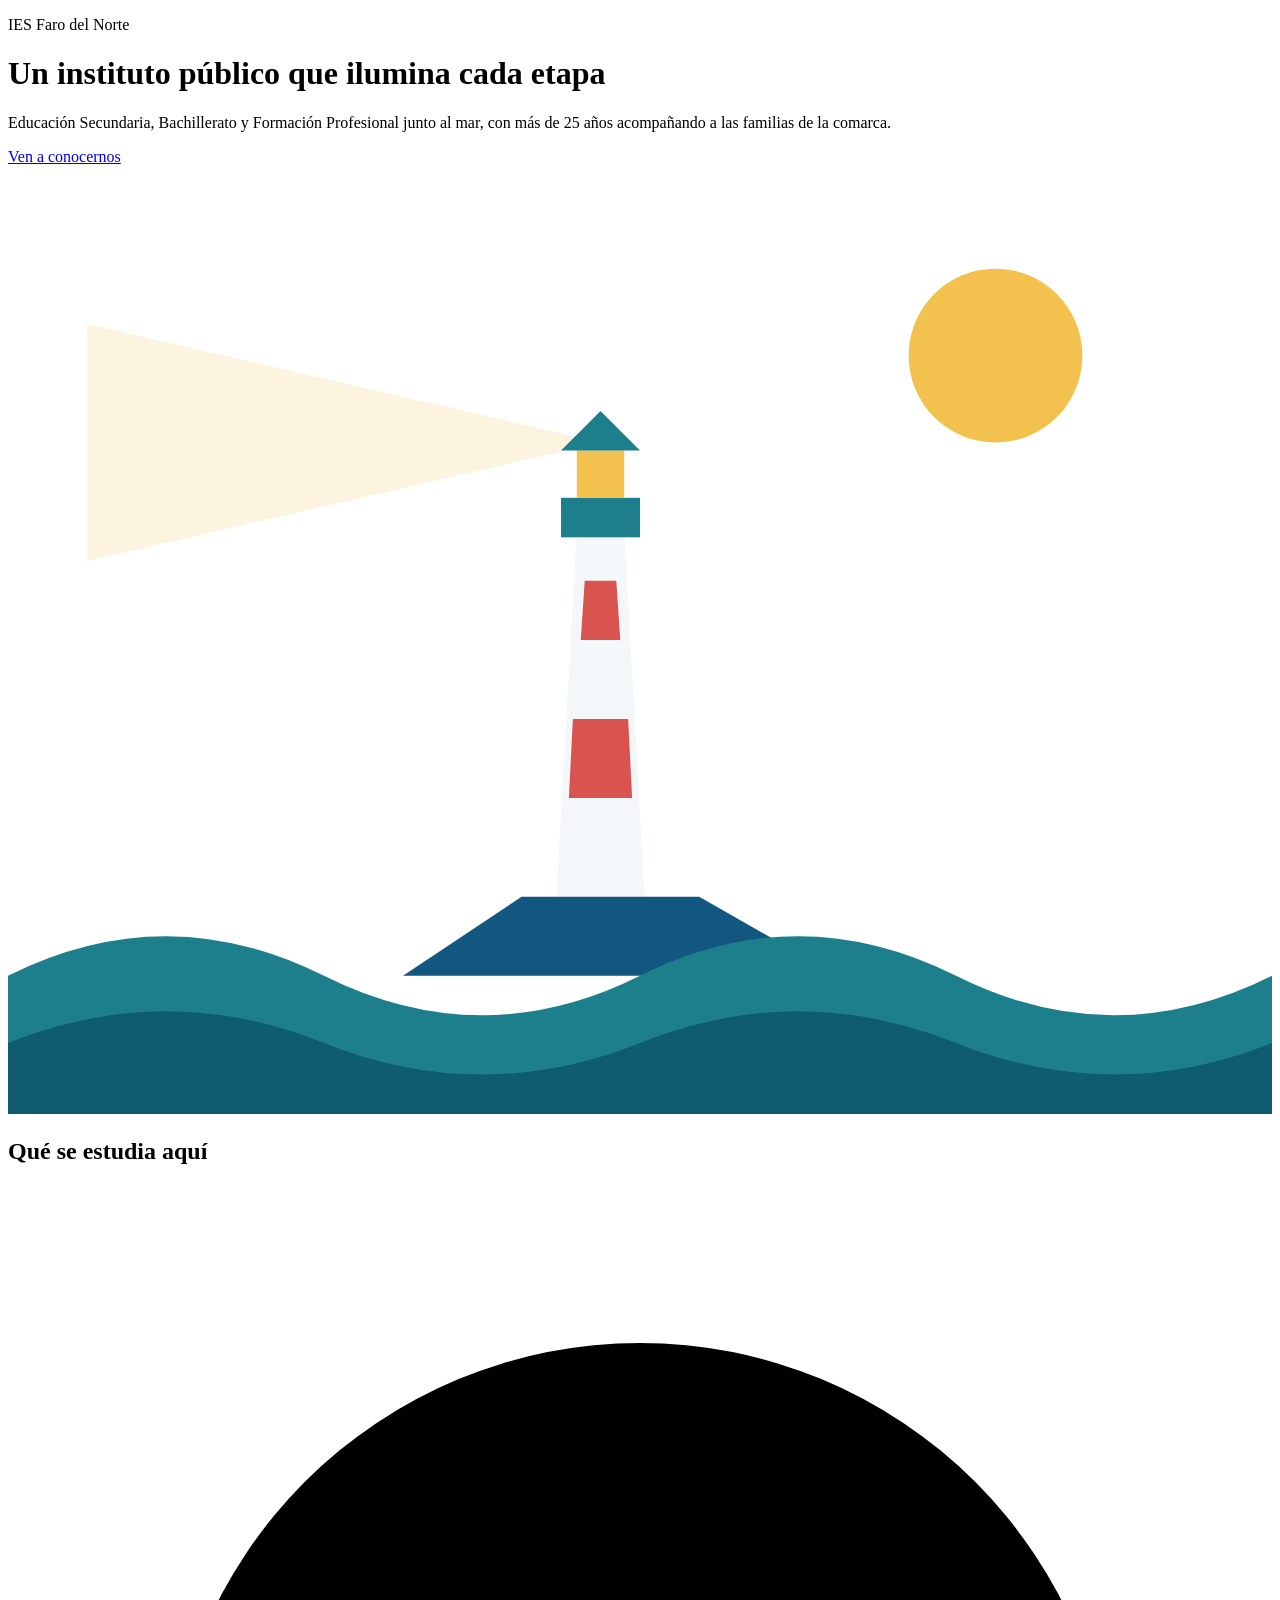
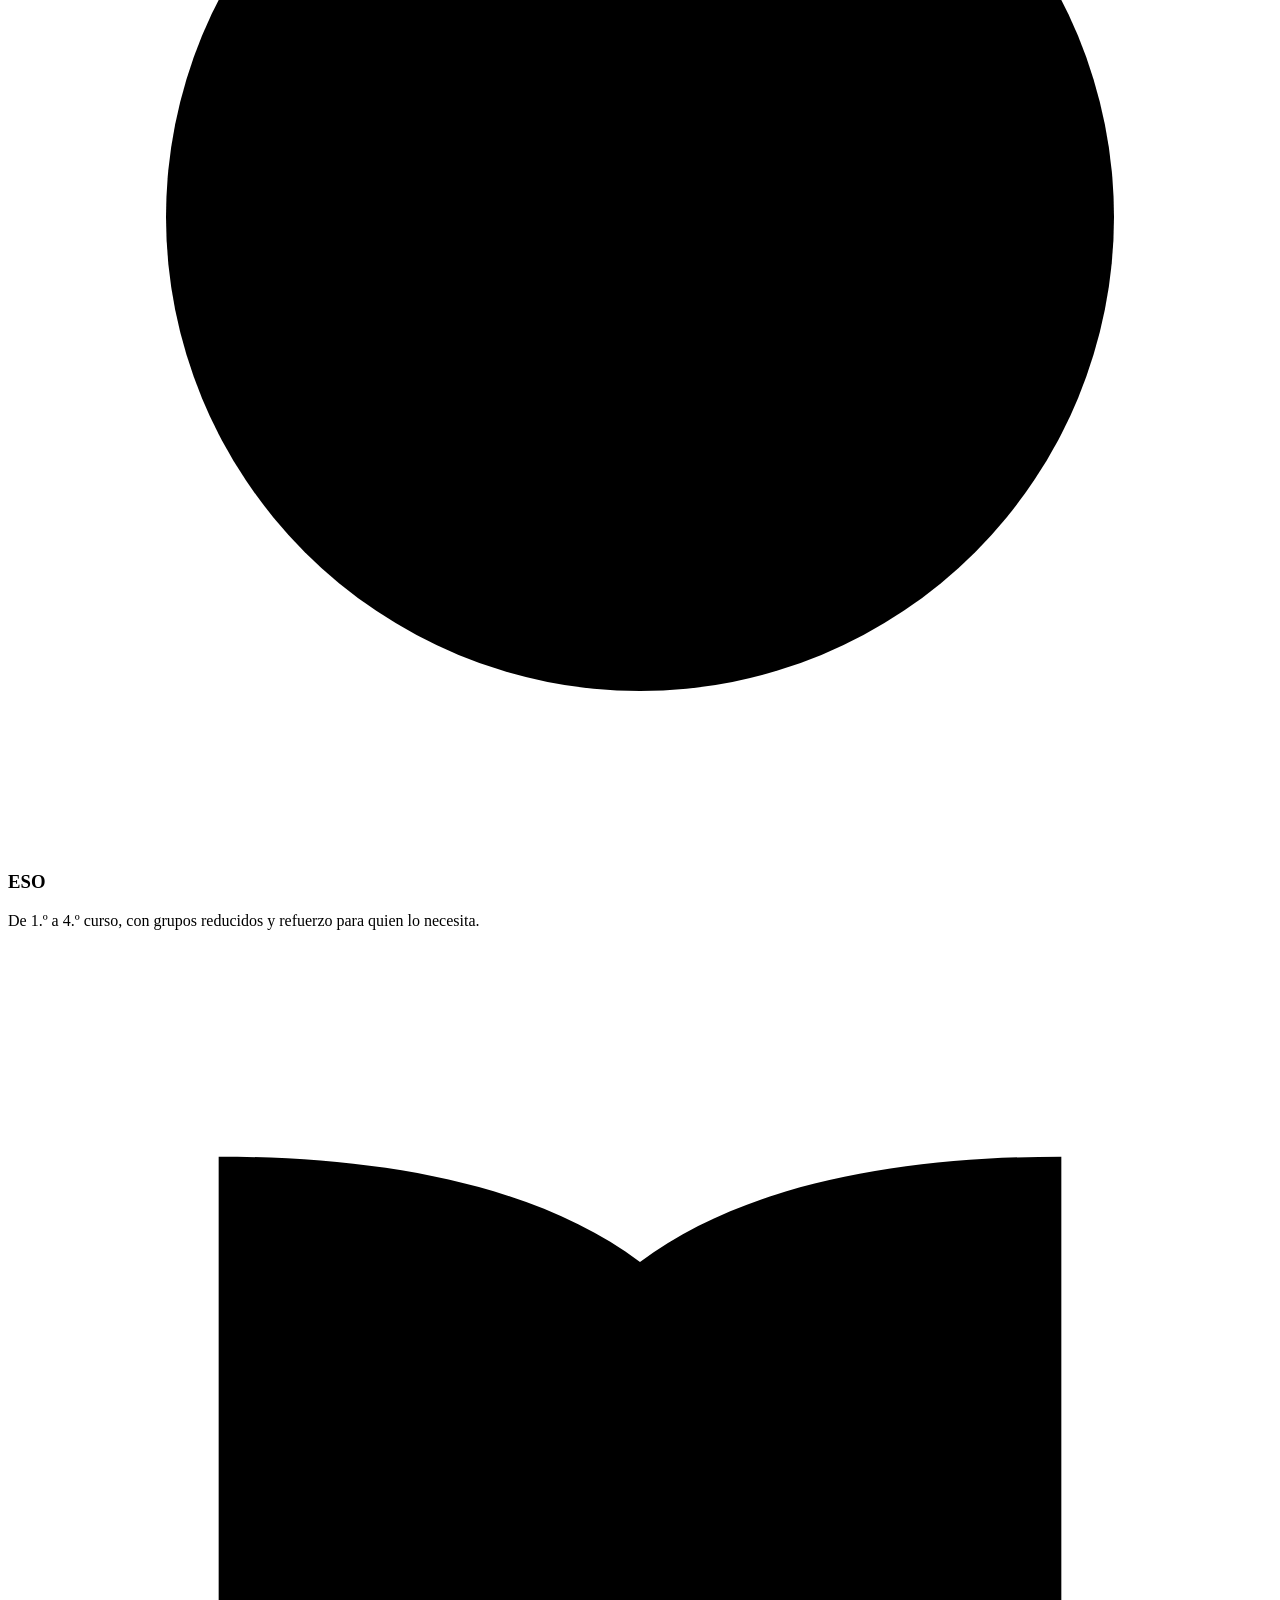
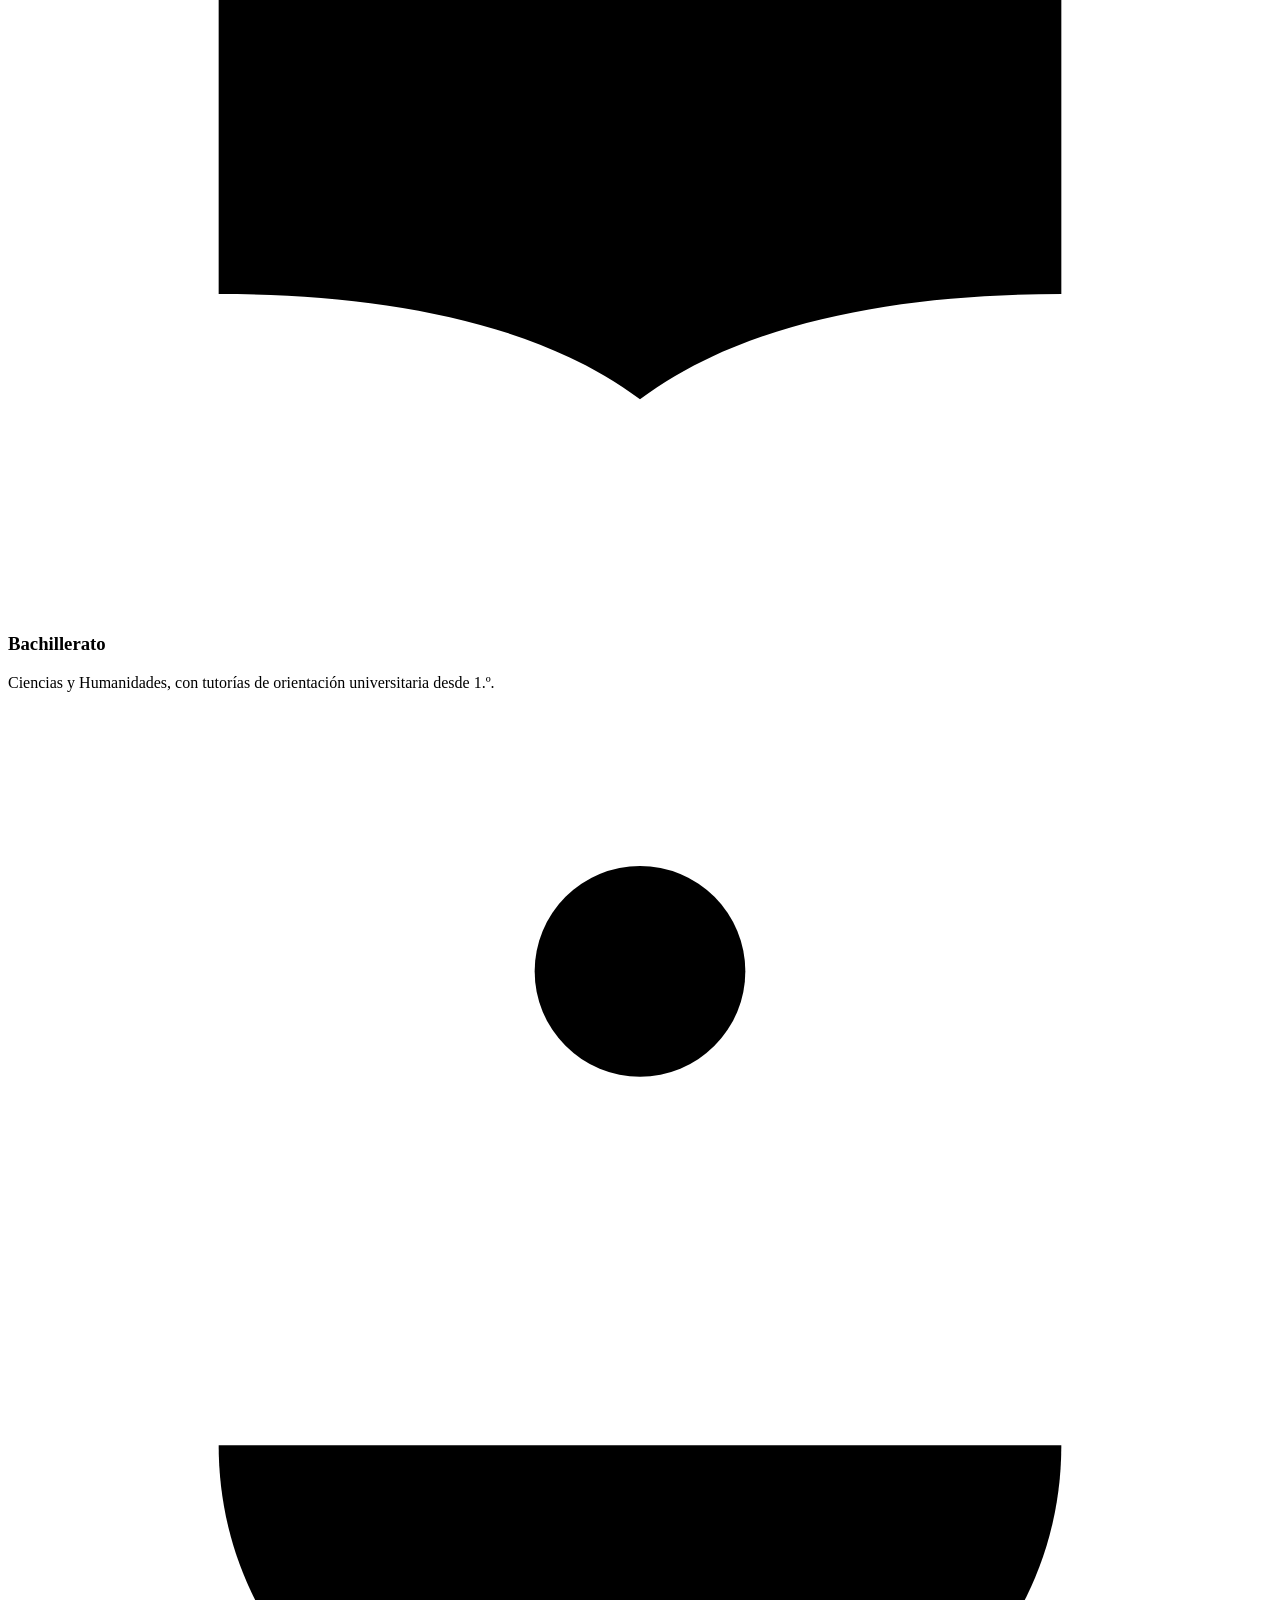
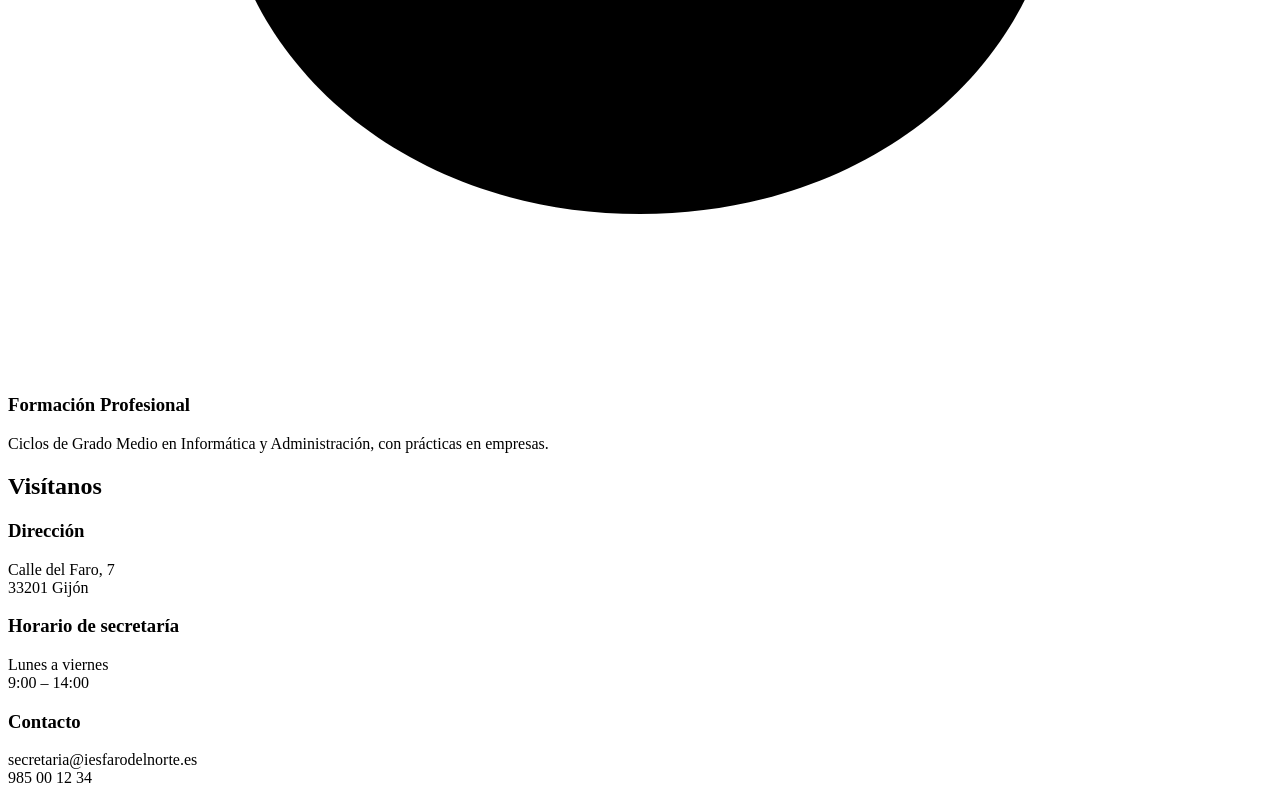
==== EJER_01/main.html @ 055332c2 "primera" ====
<!DOCTYPE html>
<html lang="es">
<head>
  <meta charset="UTF-8">
  <meta name="viewport" content="width=device-width, initial-scale=1">
  <title>IES Faro del Norte</title>
  <link rel="stylesheet" href="style.css">
</head>
<body>

  <header class="hero">
    <div class="hero__texto">
      <p class="hero__centro">IES Faro del Norte</p>
      <h1>Un instituto público que ilumina cada etapa</h1>
      <p class="hero__descripcion">
        Educación Secundaria, Bachillerato y Formación Profesional junto al mar,
        con más de 25 años acompañando a las familias de la comarca.
      </p>
      <a class="boton" href="#visitanos">Ven a conocernos</a>
    </div>

    <!-- Ilustración: faro, luna y olas (SVG en línea, sin imágenes externas) -->
    <svg class="hero__ilustracion" viewBox="0 0 320 240" role="img" aria-label="Un faro sobre unas rocas con la luna y las olas">
      <circle cx="250" cy="48" r="22" fill="#f2c14e"/>
      <!-- haz de luz -->
      <polygon points="150,70 20,40 20,100" fill="#f2c14e" opacity=".18"/>
      <!-- faro -->
      <polygon points="138,200 162,200 156,92 144,92" fill="#f4f7f9"/>
      <polygon points="142,160 158,160 157,140 143,140" fill="#d9534f"/>
      <polygon points="145,120 155,120 154,105 146,105" fill="#d9534f"/>
      <rect x="140" y="84" width="20" height="10" fill="#1d7f8c"/>
      <rect x="144" y="72" width="12" height="12" fill="#f2c14e"/>
      <polygon points="140,72 150,62 160,72" fill="#1d7f8c"/>
      <!-- rocas -->
      <polygon points="100,205 130,185 175,185 210,205" fill="#12577f"/>
      <!-- olas -->
      <path d="M0 205 Q 40 185 80 205 T 160 205 T 240 205 T 320 205 V240 H0Z" fill="#1d7f8c"/>
      <path d="M0 222 Q 40 206 80 222 T 160 222 T 240 222 T 320 222 V240 H0Z" fill="#0f5c70"/>
    </svg>
  </header>

  <main>
    <section class="estudios" id="estudios">
      <h2>Qué se estudia aquí</h2>

      <div class="tarjetas">
        <article class="tarjeta">
          <!-- Icono: brújula -->
          <svg class="icono" viewBox="0 0 24 24" aria-hidden="true">
            <circle cx="12" cy="12" r="9"/>
            <polygon points="15.5,8.5 13.5,13.5 8.5,15.5 10.5,10.5"/>
          </svg>
          <h3>ESO</h3>
          <p>De 1.º a 4.º curso, con grupos reducidos y refuerzo para quien lo necesita.</p>
        </article>

        <article class="tarjeta">
          <!-- Icono: libro abierto -->
          <svg class="icono" viewBox="0 0 24 24" aria-hidden="true">
            <path d="M12 6c-2-1.5-5-2-8-2v14c3 0 6 .5 8 2 2-1.5 5-2 8-2V4c-3 0-6 .5-8 2z"/>
            <line x1="12" y1="6" x2="12" y2="20"/>
          </svg>
          <h3>Bachillerato</h3>
          <p>Ciencias y Humanidades, con tutorías de orientación universitaria desde 1.º.</p>
        </article>

        <article class="tarjeta">
          <!-- Icono: ancla -->
          <svg class="icono" viewBox="0 0 24 24" aria-hidden="true">
            <circle cx="12" cy="5" r="2"/>
            <line x1="12" y1="7" x2="12" y2="21"/>
            <line x1="8" y1="11" x2="16" y2="11"/>
            <path d="M4 14c0 4 3.5 7 8 7s8-3 8-7"/>
          </svg>
          <h3>Formación Profesional</h3>
          <p>Ciclos de Grado Medio en Informática y Administración, con prácticas en empresas.</p>
        </article>
      </div>
    </section>

    <section class="visitanos" id="visitanos">
      <h2>Visítanos</h2>

      <div class="datos">
        <div>
          <h3>Dirección</h3>
          <p>Calle del Faro, 7<br>33201 Gijón</p>
        </div>
        <div>
          <h3>Horario de secretaría</h3>
          <p>Lunes a viernes<br>9:00 – 14:00</p>
        </div>
        <div>
          <h3>Contacto</h3>
          <p>secretaria@iesfarodelnorte.es<br>985 00 12 34</p>
        </div>
      </div>
    </section>
  </main>

</body>
</html>
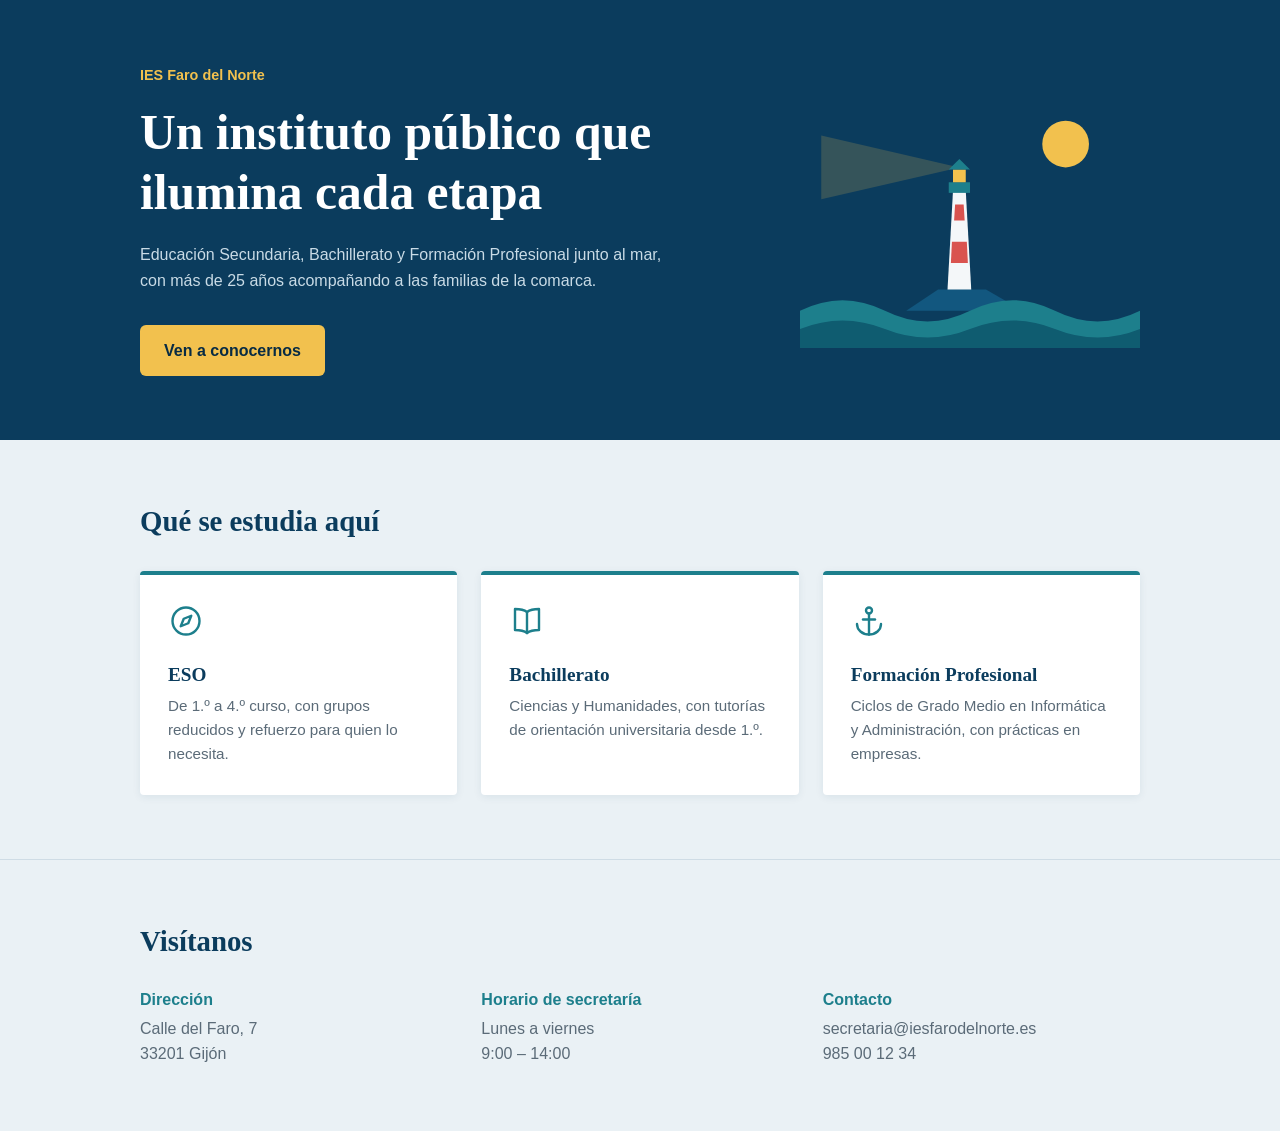
==== commit 47068a04: "ejer01" ====
--- a/EJER_01/main.html
+++ b/EJER_01/main.html
@@ -4,7 +4,7 @@
   <meta charset="UTF-8">
   <meta name="viewport" content="width=device-width, initial-scale=1">
   <title>IES Faro del Norte</title>
-  <link rel="stylesheet" href="style.css">
+  <link rel="stylesheet" href="styles.css">
 </head>
 <body>
 
@@ -98,5 +98,6 @@
     </section>
   </main>
 
+  <script src="script.js"></script>
 </body>
 </html>
--- a/EJER_01/styles.css
+++ b/EJER_01/styles.css
@@ -0,0 +1,142 @@
+/* ---------- Variables de diseño ---------- */
+:root {
+  --oceano: #0b3c5d;       /* fondo del hero */
+  --oceano-oscuro: #082b43;
+  --turquesa: #1d7f8c;     /* iconos y detalles */
+  --luz: #f2c14e;          /* acento: la luz del faro */
+  --fondo: #eaf1f5;
+  --tarjeta: #ffffff;
+  --texto: #1c2b36;
+  --texto-suave: #5b6b78;
+
+  --fuente-titulos: "Palatino Linotype", Palatino, "Book Antiqua", Georgia, serif;
+  --fuente-texto: "Segoe UI", Roboto, "Helvetica Neue", Arial, sans-serif;
+}
+
+/* ---------- Base ---------- */
+* { box-sizing: border-box; margin: 0; padding: 0; }
+
+body {
+  font-family: var(--fuente-texto);
+  color: var(--texto);
+  background: var(--fondo);
+  line-height: 1.6;
+}
+
+h1, h2, h3 { font-family: var(--fuente-titulos); line-height: 1.2; }
+
+/* ---------- Hero ---------- */
+.hero {
+  background: var(--oceano);
+  color: #fff;
+  display: flex;
+  align-items: center;
+  justify-content: space-between;
+  gap: 2rem;
+  padding: 4rem max(1.5rem, calc((100% - 1000px) / 2));
+}
+
+.hero__texto { max-width: 34rem; }
+
+.hero__centro {
+  font-size: .9rem;
+  font-weight: 600;
+  color: var(--luz);
+  margin-bottom: 1rem;
+}
+
+.hero h1 {
+  font-size: clamp(2rem, 5vw, 3.1rem);
+  font-weight: 700;
+  margin-bottom: 1.25rem;
+}
+
+.hero__descripcion {
+  color: #c9dbe6;
+  margin-bottom: 2rem;
+}
+
+.boton {
+  display: inline-block;
+  background: var(--luz);
+  color: var(--oceano-oscuro);
+  font-weight: 700;
+  text-decoration: none;
+  padding: .8rem 1.5rem;
+  border-radius: 6px;
+}
+.boton:hover { background: #f7d278; }
+.boton:focus-visible { outline: 3px solid #fff; outline-offset: 3px; }
+
+.hero__ilustracion { width: 100%; max-width: 340px; flex-shrink: 0; }
+
+/* ---------- Secciones ---------- */
+.estudios, .visitanos {
+  padding: 4rem max(1.5rem, calc((100% - 1000px) / 2));
+}
+
+.estudios h2, .visitanos h2 {
+  font-size: 1.8rem;
+  color: var(--oceano);
+  margin-bottom: 2rem;
+}
+
+/* ---------- Tarjetas ---------- */
+.tarjetas {
+  display: grid;
+  grid-template-columns: repeat(3, 1fr);
+  gap: 1.5rem;
+}
+
+.tarjeta {
+  background: var(--tarjeta);
+  border-top: 4px solid var(--turquesa);
+  border-radius: 4px;
+  padding: 1.75rem;
+  box-shadow: 0 2px 8px rgba(11, 60, 93, .08);
+}
+
+.icono {
+  width: 36px;
+  height: 36px;
+  fill: none;
+  stroke: var(--turquesa);
+  stroke-width: 1.6;
+  stroke-linecap: round;
+  stroke-linejoin: round;
+  margin-bottom: 1rem;
+}
+
+.tarjeta h3 { font-size: 1.2rem; color: var(--oceano); margin-bottom: .5rem; }
+.tarjeta p  { color: var(--texto-suave); font-size: .95rem; }
+
+/* ---------- Visítanos ---------- */
+.visitanos {
+  border-top: 1px solid #cfdce5;
+}
+
+.datos {
+  display: grid;
+  grid-template-columns: repeat(3, 1fr);
+  gap: 1.5rem;
+}
+
+.datos h3 {
+  font-family: var(--fuente-texto);
+  font-size: 1rem;
+  color: var(--turquesa);
+  margin-bottom: .4rem;
+}
+
+.datos p { color: var(--texto-suave); }
+
+/* ---------- Responsive ---------- */
+@media (max-width: 800px) {
+  .hero { flex-direction: column; text-align: left; align-items: flex-start; }
+  .hero__ilustracion { max-width: 260px; }
+  .tarjetas, .datos { grid-template-columns: 1fr; }
+}
+
+/* ---------- Interacción ---------- */
+.tarjeta { cursor: pointer; }
+.tarjeta:hover { box-shadow: 0 4px 14px rgba(11, 60, 93, .18); }
